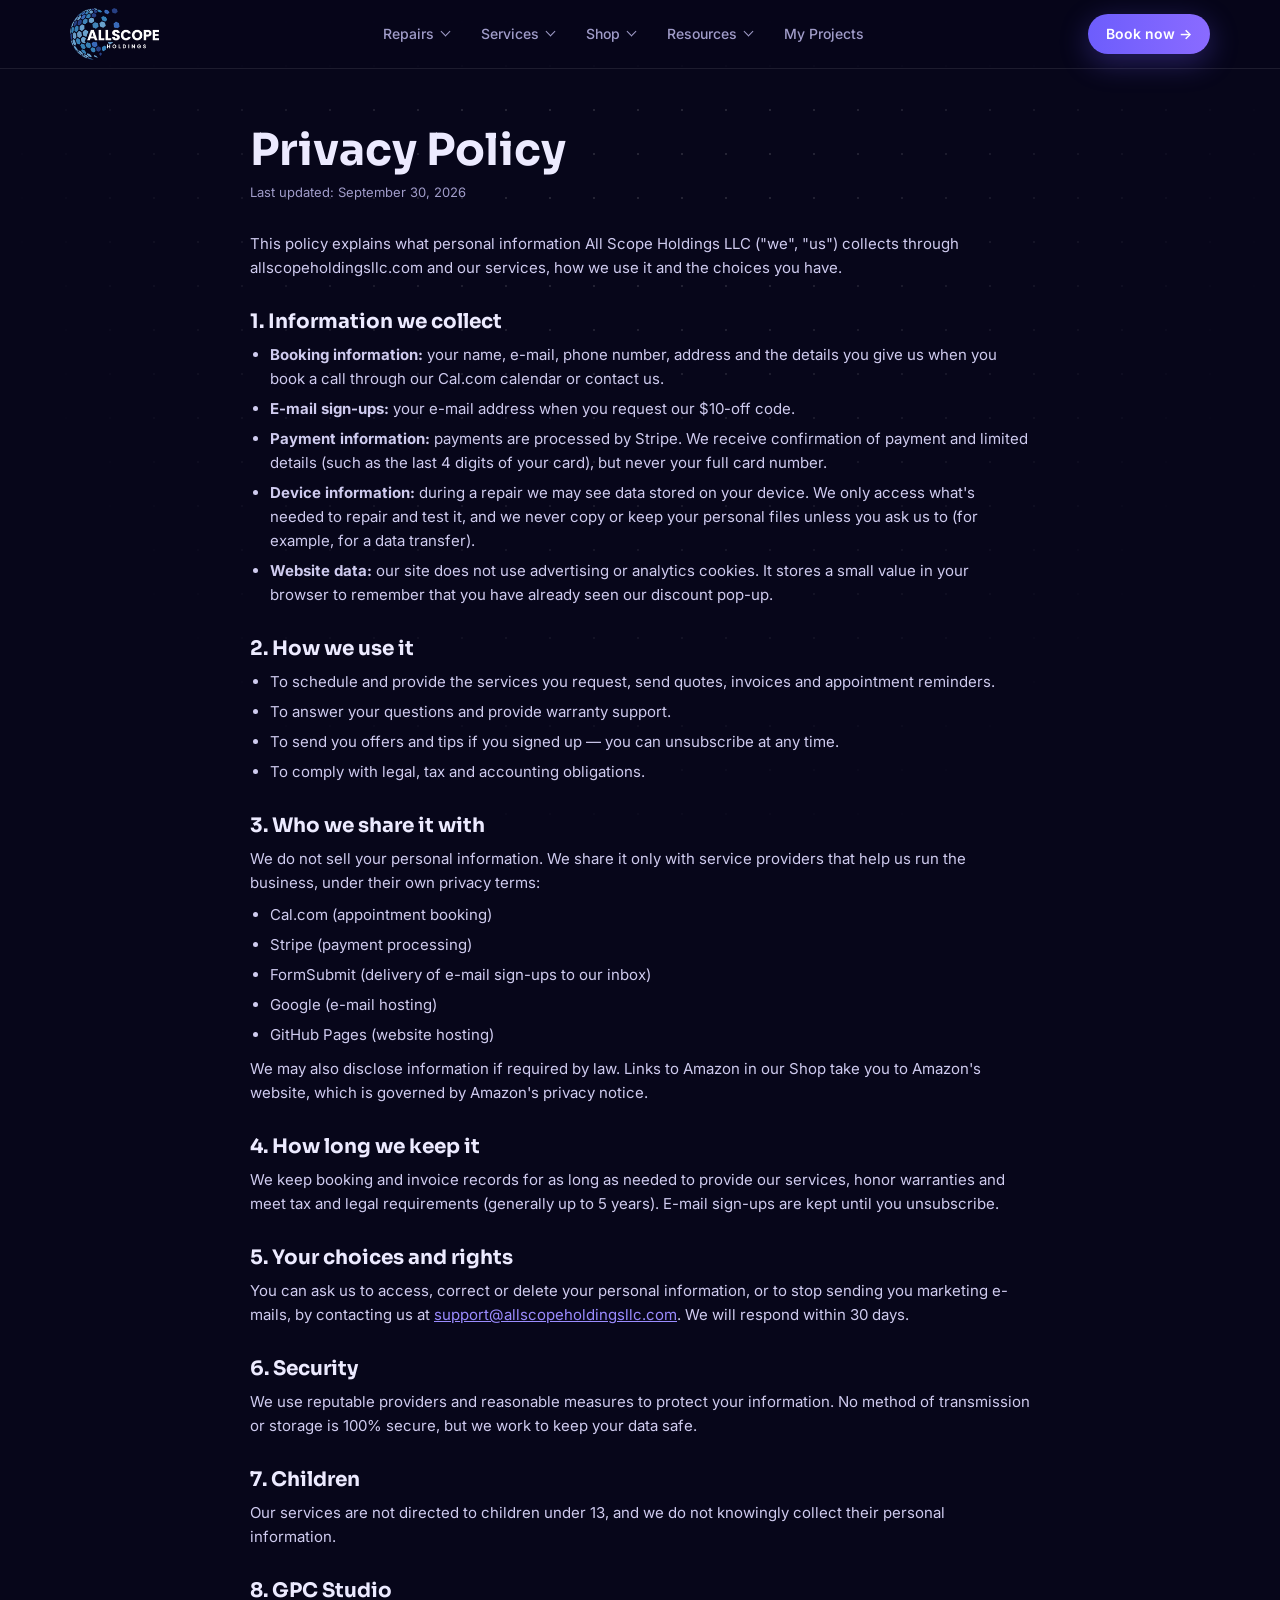
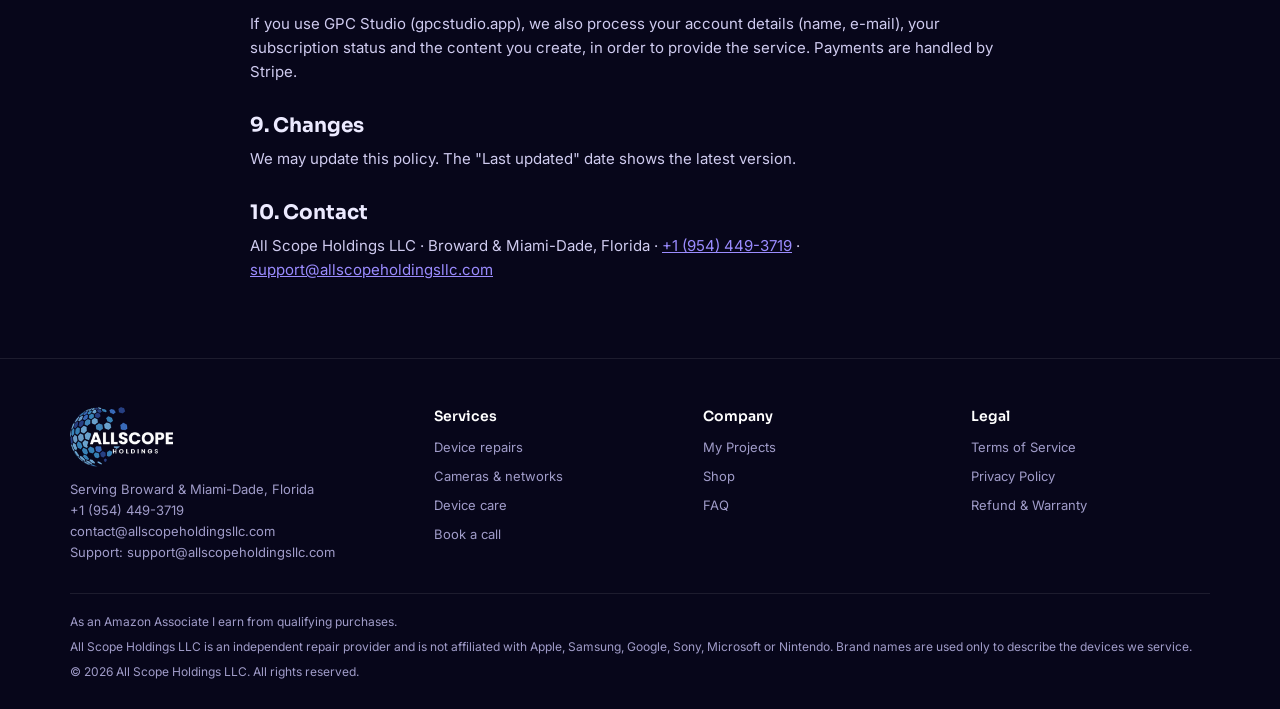
==== privacy.html @ 93df370a "Mega menus, repairs grid, trust strip, FAQ, $10-off popup and legal pages Co-Authored-By: Claude Opu" ====
<!doctype html>
<html lang="en">
<head>
<meta charset="utf-8">
<meta name="viewport" content="width=device-width, initial-scale=1">
<title>Privacy Policy — All Scope Holdings LLC</title>
<link rel="icon" href="/favicon.ico" sizes="any">
<link rel="apple-touch-icon" href="/apple-touch-icon.png">
<link href="https://fonts.googleapis.com/css2?family=Sora:wght@400;600;700;800&family=Inter:wght@400;500;600&display=swap" rel="stylesheet">
<link rel="stylesheet" href="/style.css?v=2">
</head>
<body>
<div class="stars"></div>
<div id="site-nav"></div>

<main class="legal">
  <h1>Privacy Policy</h1>
  <p class="upd">Last updated: September 30, 2026</p>

  <p>This policy explains what personal information All Scope Holdings LLC ("we", "us") collects through allscopeholdingsllc.com and our services, how we use it and the choices you have.</p>

  <h2>1. Information we collect</h2>
  <ul>
    <li><b>Booking information:</b> your name, e-mail, phone number, address and the details you give us when you book a call through our Cal.com calendar or contact us.</li>
    <li><b>E-mail sign-ups:</b> your e-mail address when you request our $10-off code.</li>
    <li><b>Payment information:</b> payments are processed by Stripe. We receive confirmation of payment and limited details (such as the last 4 digits of your card), but never your full card number.</li>
    <li><b>Device information:</b> during a repair we may see data stored on your device. We only access what's needed to repair and test it, and we never copy or keep your personal files unless you ask us to (for example, for a data transfer).</li>
    <li><b>Website data:</b> our site does not use advertising or analytics cookies. It stores a small value in your browser to remember that you have already seen our discount pop-up.</li>
  </ul>

  <h2>2. How we use it</h2>
  <ul>
    <li>To schedule and provide the services you request, send quotes, invoices and appointment reminders.</li>
    <li>To answer your questions and provide warranty support.</li>
    <li>To send you offers and tips if you signed up — you can unsubscribe at any time.</li>
    <li>To comply with legal, tax and accounting obligations.</li>
  </ul>

  <h2>3. Who we share it with</h2>
  <p>We do not sell your personal information. We share it only with service providers that help us run the business, under their own privacy terms:</p>
  <ul>
    <li>Cal.com (appointment booking)</li>
    <li>Stripe (payment processing)</li>
    <li>FormSubmit (delivery of e-mail sign-ups to our inbox)</li>
    <li>Google (e-mail hosting)</li>
    <li>GitHub Pages (website hosting)</li>
  </ul>
  <p>We may also disclose information if required by law. Links to Amazon in our Shop take you to Amazon's website, which is governed by Amazon's privacy notice.</p>

  <h2>4. How long we keep it</h2>
  <p>We keep booking and invoice records for as long as needed to provide our services, honor warranties and meet tax and legal requirements (generally up to 5 years). E-mail sign-ups are kept until you unsubscribe.</p>

  <h2>5. Your choices and rights</h2>
  <p>You can ask us to access, correct or delete your personal information, or to stop sending you marketing e-mails, by contacting us at <a href="mailto:support@allscopeholdingsllc.com">support@allscopeholdingsllc.com</a>. We will respond within 30 days.</p>

  <h2>6. Security</h2>
  <p>We use reputable providers and reasonable measures to protect your information. No method of transmission or storage is 100% secure, but we work to keep your data safe.</p>

  <h2>7. Children</h2>
  <p>Our services are not directed to children under 13, and we do not knowingly collect their personal information.</p>

  <h2>8. GPC Studio</h2>
  <p>If you use GPC Studio (gpcstudio.app), we also process your account details (name, e-mail), your subscription status and the content you create, in order to provide the service. Payments are handled by Stripe.</p>

  <h2>9. Changes</h2>
  <p>We may update this policy. The "Last updated" date shows the latest version.</p>

  <h2>10. Contact</h2>
  <p>All Scope Holdings LLC · Broward & Miami-Dade, Florida · <a href="tel:+19544493719">+1 (954) 449-3719</a> · <a href="mailto:support@allscopeholdingsllc.com">support@allscopeholdingsllc.com</a></p>
</main>

<div id="site-footer"></div>
<script src="/site.js?v=2"></script>
</body>
</html>
---- style.css ----
:root{
  --bg:#07061a; --bg2:#0d0b2b; --card:rgba(255,255,255,.04); --line:rgba(255,255,255,.09);
  --text:#eceaff; --muted:#a09cc9; --p1:#6d5dfc; --p2:#9b8cff; --p3:#3fd0ff; --ok:#3ee6a0;
}
*{box-sizing:border-box;margin:0;padding:0}
html{scroll-behavior:smooth}
body{background:var(--bg);color:var(--text);font-family:Inter,system-ui,sans-serif;line-height:1.6;overflow-x:hidden}
h1,h2,h3{font-family:Sora,sans-serif;line-height:1.15}
a{color:inherit;text-decoration:none}
.wrap{max-width:1180px;margin:0 auto;padding:0 20px}
.grad{background:linear-gradient(90deg,var(--p2),var(--p3));-webkit-background-clip:text;background-clip:text;color:transparent}

/* background */
.stars{position:fixed;inset:0;z-index:-2;background-image:radial-gradient(rgba(255,255,255,.35) 1px,transparent 1px);background-size:44px 44px;mask-image:radial-gradient(ellipse at top,#000 20%,transparent 75%);opacity:.35}
.glow{position:absolute;border-radius:50%;filter:blur(90px);z-index:-1;pointer-events:none}
.g1{width:560px;height:560px;background:#4b35ff55;top:-160px;left:50%;transform:translateX(-50%);animation:pulse 8s ease-in-out infinite}
.g2{width:380px;height:380px;background:#2bb8ff33;top:320px;right:-120px;animation:pulse 10s ease-in-out infinite reverse}
@keyframes pulse{50%{opacity:.55;transform:translateX(-50%) scale(1.12)}}
.g2{animation-name:pulse2}@keyframes pulse2{50%{opacity:.5;transform:scale(1.15)}}

.btn{display:inline-flex;align-items:center;gap:8px;padding:12px 22px;border-radius:999px;background:linear-gradient(90deg,var(--p1),#8a6bff);color:#fff;font-weight:600;font-size:14px;border:0;cursor:pointer;box-shadow:0 8px 30px #6d5dfc55;transition:transform .2s,box-shadow .2s}
.btn:hover{transform:translateY(-2px);box-shadow:0 12px 40px #6d5dfc88}
.btn.ghost{background:transparent;border:1px solid var(--line);box-shadow:none}
.btn.sm{padding:9px 18px}

/* hero */
.hero{position:relative;padding:90px 0 70px}
.hero .wrap{display:grid;grid-template-columns:1.05fr 1fr;gap:50px;align-items:center}
.pill{display:inline-flex;gap:8px;align-items:center;padding:6px 14px;border:1px solid var(--line);border-radius:999px;font-size:12px;color:var(--muted);background:var(--card)}
.pill b{width:7px;height:7px;border-radius:50%;background:var(--ok);box-shadow:0 0 10px var(--ok)}
.hero h1{font-size:clamp(36px,5vw,58px);margin:20px 0 18px;font-weight:800}
.hero p{color:var(--muted);font-size:17px;max-width:520px}
.cta{display:flex;gap:12px;margin-top:30px;flex-wrap:wrap}

/* hero visual */
.stage{position:relative;height:440px}
.panel{position:absolute;background:linear-gradient(160deg,rgba(255,255,255,.08),rgba(255,255,255,.02));border:1px solid var(--line);border-radius:18px;backdrop-filter:blur(10px);padding:18px;box-shadow:0 20px 60px rgba(0,0,0,.45)}
.float{animation:float 6s ease-in-out infinite}
.float.d2{animation-delay:-2s}.float.d3{animation-delay:-4s}
@keyframes float{50%{transform:translateY(-14px)}}
.p-main{inset:30px 40px 60px 30px}
.p-main h4{font-size:13px;color:var(--muted);font-weight:500;display:flex;justify-content:space-between}
.cams{display:grid;grid-template-columns:1fr 1fr;gap:10px;margin-top:14px}
.cam{height:92px;border-radius:12px;background:linear-gradient(135deg,#1b1646,#0f1c3a) center/cover no-repeat;position:relative;overflow:hidden;border:1px solid var(--line)}
.cam time{position:absolute;right:8px;bottom:5px;font:600 9px/1 ui-monospace,Consolas,monospace;color:#fff;text-shadow:0 1px 2px #000;opacity:.9}
.cam:after{content:"";position:absolute;inset:0;background:linear-gradient(transparent,rgba(109,93,252,.25),transparent);animation:scan 3.2s linear infinite}
.cam:nth-child(2):after{animation-delay:-.8s}.cam:nth-child(3):after{animation-delay:-1.6s}.cam:nth-child(4):after{animation-delay:-2.4s}
@keyframes scan{from{transform:translateY(-100%)}to{transform:translateY(100%)}}
.cam span{position:absolute;left:8px;top:6px;font-size:10px;color:#fff;text-shadow:0 1px 2px #000;display:flex;gap:5px;align-items:center}
.cam span:before{content:"";width:6px;height:6px;border-radius:50%;background:#ff4d6d;animation:blink 1.2s infinite}
@keyframes blink{50%{opacity:.2}}
.p-net{right:0;top:0;width:190px}
.p-net small{color:var(--muted);font-size:11px}
.p-net strong{display:block;font-family:Sora;font-size:26px;margin:2px 0}
.bars{display:flex;gap:5px;align-items:flex-end;height:44px}
.bars i{flex:1;border-radius:4px;background:linear-gradient(var(--p2),var(--p1));animation:bar 2.4s ease-in-out infinite}
.bars i:nth-child(2n){animation-delay:-.6s}.bars i:nth-child(3n){animation-delay:-1.2s}
@keyframes bar{0%,100%{height:30%}50%{height:100%}}
.p-book{left:0;bottom:0;width:230px;display:flex;gap:12px;align-items:center}
.p-book .ic{width:40px;height:40px;border-radius:12px;background:#3ee6a022;display:grid;place-items:center;color:var(--ok)}
.p-book b{font-size:13px;display:block}.p-book small{font-size:11px;color:var(--muted)}

/* stats */
.hero .wrap.full{display:block;margin-top:60px}
.stats{display:grid;grid-template-columns:repeat(4,1fr);gap:16px;margin-top:10px}
.stat{padding:22px;border:1px solid var(--line);border-radius:16px;background:var(--card)}
.stat strong{font-family:Sora;font-size:30px}
.stat p{color:var(--muted);font-size:13px}

/* sections */
section{padding:56px 0;position:relative}
.head{text-align:center;max-width:640px;margin:0 auto 36px}
.head .pill{margin-bottom:14px}
.head h2{font-size:clamp(28px,3.6vw,42px);margin-bottom:12px}
.head p{color:var(--muted)}
.grid3{display:grid;grid-template-columns:repeat(3,1fr);gap:20px}
.card{position:relative;padding:28px;border:1px solid var(--line);border-radius:20px;background:linear-gradient(160deg,rgba(255,255,255,.05),rgba(255,255,255,.01));overflow:hidden;transition:transform .3s,border-color .3s}
.card:before{content:"";position:absolute;inset:-1px;border-radius:20px;padding:1px;background:linear-gradient(140deg,var(--p1),transparent 40%,transparent 60%,var(--p3));-webkit-mask:linear-gradient(#000 0 0) content-box,linear-gradient(#000 0 0);-webkit-mask-composite:xor;mask-composite:exclude;opacity:0;transition:opacity .3s}
.card:hover{transform:translateY(-6px)}.card:hover:before{opacity:1}
.card .ic{width:52px;height:52px;border-radius:14px;display:grid;place-items:center;background:linear-gradient(135deg,#6d5dfc33,#3fd0ff22);margin-bottom:18px;color:var(--p2)}
.card h3{font-size:19px;margin-bottom:8px}
.card p{color:var(--muted);font-size:14px}
.card .price{margin-top:16px;font-size:13px;color:var(--p2);font-weight:600}
.card ul{list-style:none;margin-top:12px;font-size:13px;color:var(--muted)}
.card li:before{content:"✓  ";color:var(--ok)}
.card .ph{margin:-28px -28px 22px;height:190px;background:linear-gradient(135deg,#1b1646,#0f1c3a) center/cover no-repeat;position:relative}
.card .ph:after{content:"";position:absolute;inset:0;background:linear-gradient(transparent 55%,rgba(7,6,26,.85))}
.card .ph + .ic{margin-top:-48px;position:relative;z-index:1;background:#141038;border:1px solid var(--line)}

/* shop */
.shop{display:grid;grid-template-columns:repeat(4,1fr);gap:18px}
.item{padding:0;display:flex;flex-direction:column}
.item .ph{margin:0;height:170px}
.item .body{padding:18px 20px 20px;display:flex;flex-direction:column;flex:1}
.item h3{font-size:16px;margin-bottom:4px}
.item p{font-size:13px;flex:1}
.item .row{display:flex;justify-content:space-between;align-items:center;margin-top:14px}
.item .row b{font-family:Sora;color:var(--p2)}

/* process */
.steps{display:grid;grid-template-columns:repeat(3,1fr);gap:20px;position:relative}
.steps:before{content:"";position:absolute;top:34px;left:16%;right:16%;height:1px;background:linear-gradient(90deg,transparent,var(--p1),var(--p3),transparent)}
.step{text-align:center}
.step .n{width:68px;height:68px;margin:0 auto 18px;border-radius:50%;display:grid;place-items:center;font-family:Sora;font-weight:700;background:var(--bg2);border:1px solid var(--p1);box-shadow:0 0 30px #6d5dfc55;position:relative}
.step h3{font-size:17px;margin-bottom:6px}.step p{color:var(--muted);font-size:14px}

/* projects */
.feat{display:grid;grid-template-columns:1.2fr 1fr;gap:40px;align-items:center;padding:40px}
.feat .tag{display:inline-block;font-size:11px;padding:4px 10px;border-radius:999px;background:#6d5dfc33;color:var(--p2);margin-bottom:14px}
.feat h3{font-size:30px}
.feat .art{position:absolute;right:-60px;top:-60px;width:320px;height:320px;border-radius:50%;background:radial-gradient(circle,#6d5dfc55,transparent 70%)}
.plans{display:grid;gap:10px;position:relative}
.plans div{display:grid;grid-template-columns:90px 1fr auto;align-items:center;padding:14px 18px;border:1px solid var(--line);border-radius:14px;background:rgba(7,6,26,.5);font-size:14px}
.plans span{color:var(--muted)}.plans em{font-style:normal;font-family:Sora;font-weight:600;color:var(--p2)}
.plans small{color:var(--muted);font-size:12px;text-align:right}

/* booking */
.cal{padding:24px;border:1px solid var(--line);border-radius:22px;background:linear-gradient(160deg,rgba(255,255,255,.06),rgba(255,255,255,.01))}


/* reveal */
.rv{opacity:0;transform:translateY(40px);transition:opacity .9s ease,transform .9s cubic-bezier(.2,.7,.2,1)}
.rv.in{opacity:1;transform:none}

@media (max-width:900px){
  .hero .wrap{grid-template-columns:1fr}
  .grid3,.steps,.stats,.shop{grid-template-columns:1fr 1fr}
  .feat{grid-template-columns:1fr;padding:28px}

  .steps:before{display:none}
}
@media (max-width:560px){section{padding:32px 0}.head{margin-bottom:24px}.hero{padding:48px 0 32px}.grid3,.steps,.stats,.shop{grid-template-columns:1fr}.stage{height:520px}.p-main{inset:135px 0 60px 0}.p-net{width:170px;padding:14px}}
@media (prefers-reduced-motion:reduce){*{animation:none!important;transition:none!important}.rv{opacity:1;transform:none}}

/* ===== top nav + mega menu ===== */
.top{position:sticky;top:0;z-index:60;backdrop-filter:blur(14px);-webkit-backdrop-filter:blur(14px);background:rgba(7,6,26,.78);border-bottom:1px solid var(--line)}
.top>.wrap{display:flex;align-items:center;justify-content:space-between;gap:20px;height:68px}
.logo{display:flex;align-items:center}
.menu{display:flex;list-style:none;gap:4px;height:100%;align-items:stretch}
.menu>li{display:flex;align-items:center}
.menu>li>a,.menu>li>button{background:none;border:0;color:var(--muted);font:500 14px Inter,sans-serif;padding:0 14px;height:100%;display:flex;align-items:center;gap:8px;cursor:pointer;border-bottom:2px solid transparent;transition:color .2s,border-color .2s}
.menu>li>button:after{content:"";width:6px;height:6px;border:solid currentColor;border-width:0 1.5px 1.5px 0;transform:translateY(-2px) rotate(45deg);transition:transform .2s}
.menu>li:hover>button,.menu>li:focus-within>button,.menu>li>a:hover{color:#fff;border-bottom-color:var(--p1)}
.menu>li:hover>button:after,.menu>li:focus-within>button:after{transform:translateY(1px) rotate(-135deg)}
.mega{position:absolute;left:0;right:0;top:100%;background:#0b0923;border-bottom:1px solid var(--line);box-shadow:0 30px 60px rgba(0,0,0,.5);opacity:0;visibility:hidden;transform:translateY(-8px);transition:opacity .2s,transform .2s,visibility .2s}
.menu>li:hover .mega,.menu>li:focus-within .mega{opacity:1;visibility:visible;transform:none}
.mega-in{max-width:1180px;margin:0 auto;padding:28px 20px 32px;display:grid;grid-template-columns:260px 1fr;gap:36px}
.mega-intro h4{font:700 22px/1.25 Sora,sans-serif;margin-bottom:10px}
.mega-intro p{color:var(--muted);font-size:14px;margin-bottom:18px}
.mega-intro small{display:block;color:var(--muted);font-size:11px;margin-top:14px}
.mega-grid{display:grid;grid-template-columns:repeat(3,1fr);gap:12px}
.mega-grid.g4{grid-template-columns:repeat(4,1fr)}
.mc{display:flex;flex-direction:column;border:1px solid var(--line);border-radius:14px;padding:10px;background:rgba(255,255,255,.03);transition:border-color .2s,transform .2s,background .2s}
.mc:hover{border-color:var(--p1);background:rgba(109,93,252,.08);transform:translateY(-3px)}
.mc .i{height:92px;border-radius:10px;background:#0b0c2c center/contain no-repeat;margin-bottom:10px}
.mc .i.photo{background-size:cover}
.mc b{font-size:14px;font-weight:600}
.mc small{color:var(--muted);font-size:12px;line-height:1.4;margin-top:2px}
.burger{display:none;background:none;border:1px solid var(--line);border-radius:10px;width:42px;height:42px;color:#fff;font-size:20px;cursor:pointer}

/* ===== trust strip ===== */
.trust{display:grid;grid-template-columns:repeat(4,1fr);gap:14px}
.trust div{display:flex;gap:12px;align-items:center;padding:14px;border:1px solid var(--line);border-radius:16px;background:var(--card)}
.trust img{width:52px;height:52px;border-radius:12px;flex:none}
.trust b{display:block;font-size:14px}.trust small{color:var(--muted);font-size:12px}

/* ===== repairs grid ===== */
.fix{display:grid;grid-template-columns:repeat(4,1fr);gap:16px}
.fix a{display:block;text-align:center;padding:22px 18px;border:1px solid var(--line);border-radius:18px;background:var(--card);transition:transform .25s,border-color .25s}
.fix a:hover{transform:translateY(-5px);border-color:var(--p1)}
.fix img{width:96px;height:96px;border-radius:18px;margin:0 auto 12px;display:block}
.fix h3{font-size:16px;margin-bottom:6px}.fix h3:after{content:" \203A";color:var(--p2)}
.fix p{color:var(--muted);font-size:13px}
.sub-h{font:700 20px Sora,sans-serif;margin:40px 0 16px;text-align:center}

/* ===== FAQ ===== */
.faq{max-width:820px;margin:0 auto;display:grid;gap:10px}
.faq details{border:1px solid var(--line);border-radius:14px;background:var(--card);padding:0 20px}
.faq summary{cursor:pointer;list-style:none;padding:18px 0;font-weight:600;display:flex;justify-content:space-between;gap:16px}
.faq summary::-webkit-details-marker{display:none}
.faq summary:after{content:"+";color:var(--p2);font-size:20px;line-height:1;transition:transform .2s}
.faq details[open] summary:after{transform:rotate(45deg)}
.faq details p{color:var(--muted);font-size:14px;padding:0 0 18px}

/* ===== promo popup ===== */
.promo{position:fixed;inset:0;z-index:100;display:grid;place-items:center;padding:16px;background:rgba(3,2,12,.7);backdrop-filter:blur(4px);opacity:0;visibility:hidden;transition:opacity .3s,visibility .3s}
.promo.show{opacity:1;visibility:visible}
.promo-box{position:relative;width:100%;max-width:420px;text-align:center;padding:36px 28px 26px;border-radius:24px;background:linear-gradient(160deg,#5b3df5,#8b5cf6 55%,#c054f0);box-shadow:0 30px 80px rgba(109,93,252,.5);transform:scale(.92);transition:transform .3s}
.promo.show .promo-box{transform:none}
.promo-x{position:absolute;right:14px;top:14px;width:34px;height:34px;border-radius:50%;border:0;background:rgba(255,255,255,.9);color:#222;font-size:18px;cursor:pointer}
.promo-box img{height:44px;margin-bottom:6px}
.promo-big{font:800 76px/1 Sora,sans-serif}.promo-big sup{font-size:34px}.promo-big small{font-size:30px}
.promo-box h3{font-size:22px;margin:6px 0 10px}
.promo-box p{font-size:15px;opacity:.95}
.promo-box form{margin-top:18px;display:grid;gap:10px}
.promo-box input{padding:14px 16px;border-radius:12px;border:0;font:inherit;font-size:15px}
.promo-box button[type=submit]{padding:14px;border-radius:999px;border:0;background:#fff;color:#3b1fb8;font:700 15px Inter,sans-serif;cursor:pointer}
.promo-box .fine{font-size:11px;opacity:.85;margin-top:10px}
.promo-box .fine a{text-decoration:underline}
.promo-code{margin-top:14px;padding:14px;border:2px dashed #fff;border-radius:14px;font:800 26px Sora,sans-serif;letter-spacing:2px}

/* ===== footer ===== */
.foot{border-top:1px solid var(--line);padding:48px 0 28px;color:var(--muted);font-size:13px;margin-top:20px}
.foot-grid{display:grid;grid-template-columns:1.4fr 1fr 1fr 1fr;gap:30px}
.foot h5{color:#fff;font:600 14px Sora,sans-serif;margin-bottom:12px}
.foot ul{list-style:none;display:grid;gap:8px}
.foot a:hover{color:#fff}
.foot-bottom{border-top:1px solid var(--line);margin-top:30px;padding-top:18px;display:grid;gap:6px;font-size:12px}

/* ===== legal pages ===== */
.legal{max-width:820px;margin:0 auto;padding:56px 20px}
.legal h1{font-size:clamp(30px,4vw,44px);margin-bottom:6px}
.legal .upd{color:var(--muted);font-size:13px;margin-bottom:30px}
.legal h2{font-size:20px;margin:30px 0 10px}
.legal p,.legal li{color:#cfcbef;font-size:15px}
.legal p+p,.legal ul+p{margin-top:10px}
.legal ul{margin:8px 0 0 20px;display:grid;gap:6px}
.legal a{color:var(--p2);text-decoration:underline}

@media (max-width:980px){
  .burger{display:block}
  .top .btn.sm{display:none}
  .menu{display:none;position:absolute;left:0;right:0;top:100%;flex-direction:column;gap:0;height:auto;max-height:calc(100vh - 68px);overflow:auto;background:#0b0923;border-bottom:1px solid var(--line);padding:8px 0}
  .menu.open{display:flex}
  .menu>li{display:block}
  .menu>li>a,.menu>li>button{width:100%;justify-content:space-between;padding:16px 20px;border-bottom:1px solid var(--line);height:auto;font-size:16px;color:#fff}
  .mega{position:static;opacity:1;visibility:visible;transform:none;display:none;box-shadow:none;background:none;border:0}
  .menu>li:hover .mega,.menu>li:focus-within .mega{display:none}
  .menu>li.open .mega{display:block}
  .mega-in{grid-template-columns:1fr;padding:14px 20px 20px;gap:14px}
  .mega-intro{display:none}
  .mega-grid,.mega-grid.g4{grid-template-columns:repeat(2,1fr)}
  .mc .i{height:72px}
  .trust,.fix{grid-template-columns:1fr 1fr}
  .foot-grid{grid-template-columns:1fr 1fr}
}
@media (max-width:560px){.trust{grid-template-columns:1fr}.fix{gap:10px}.fix a{padding:16px 10px}.fix img{width:72px;height:72px}.foot-grid{grid-template-columns:1fr}}
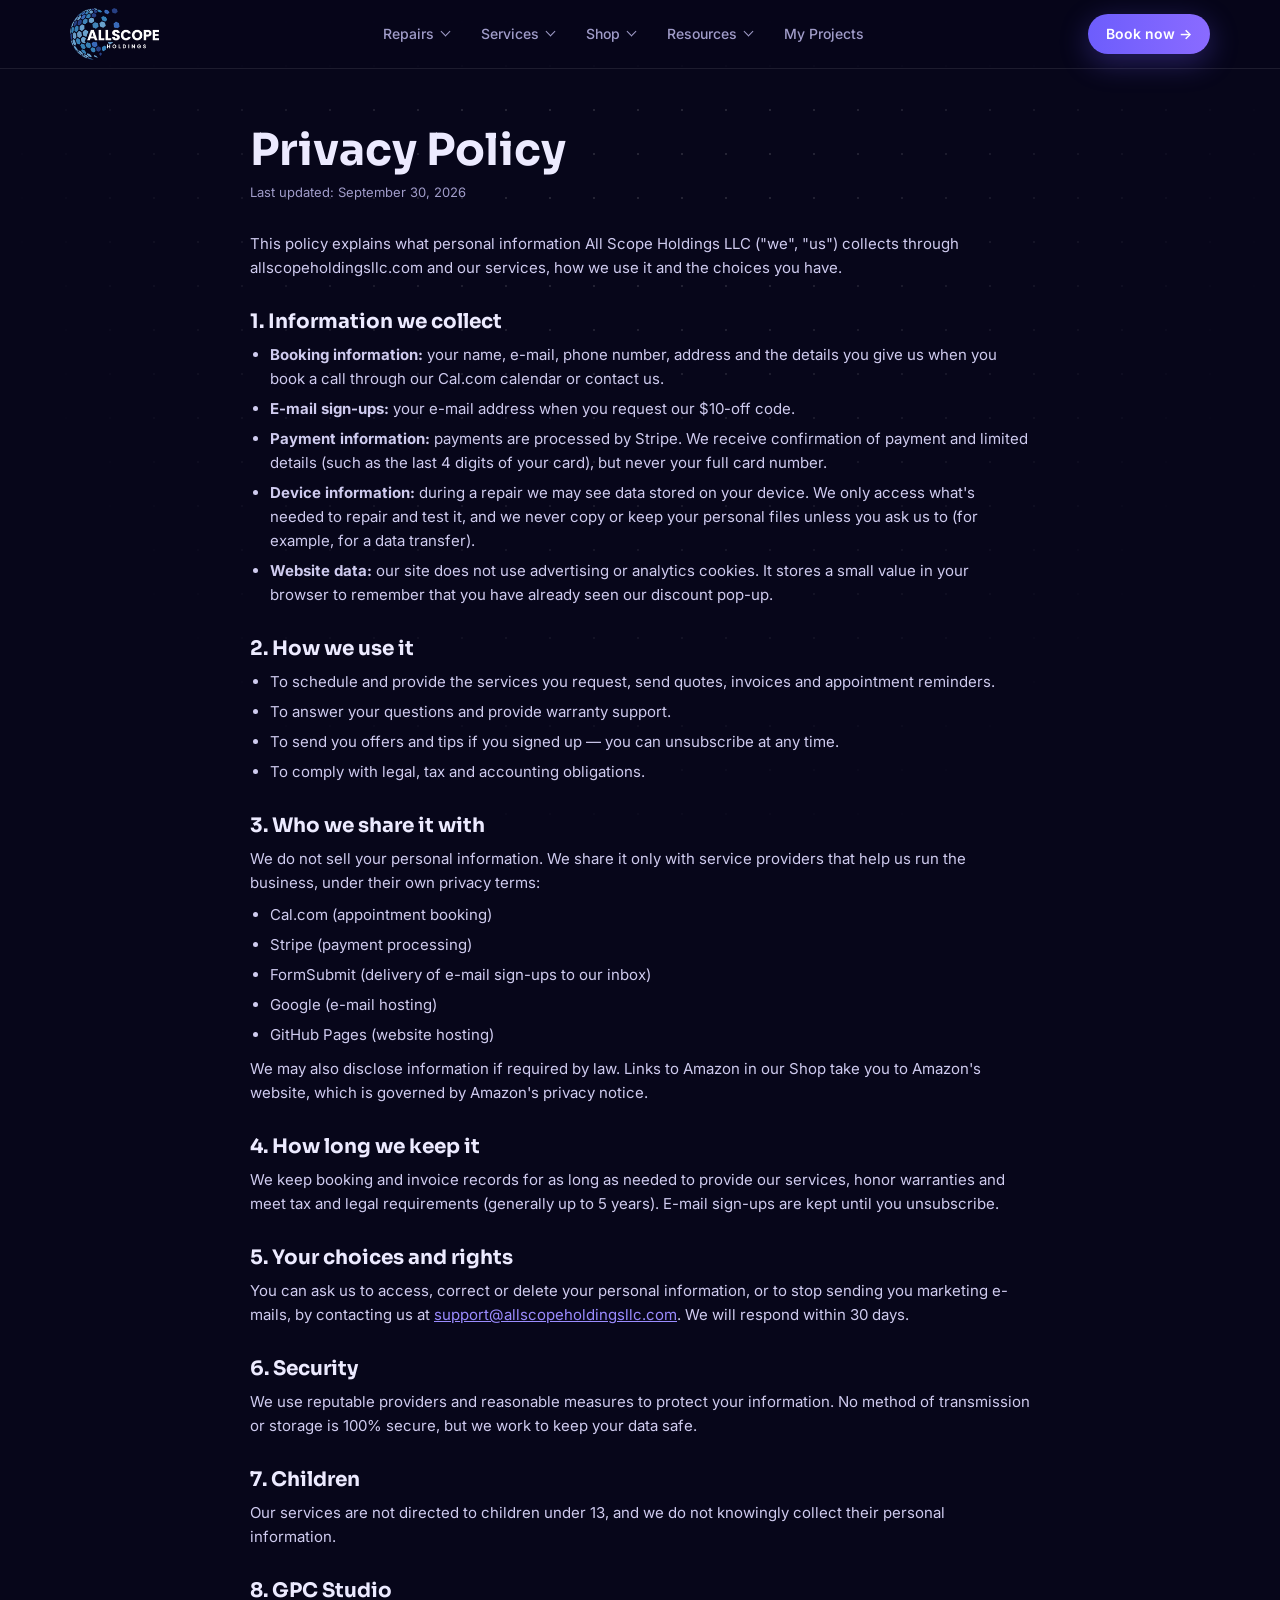
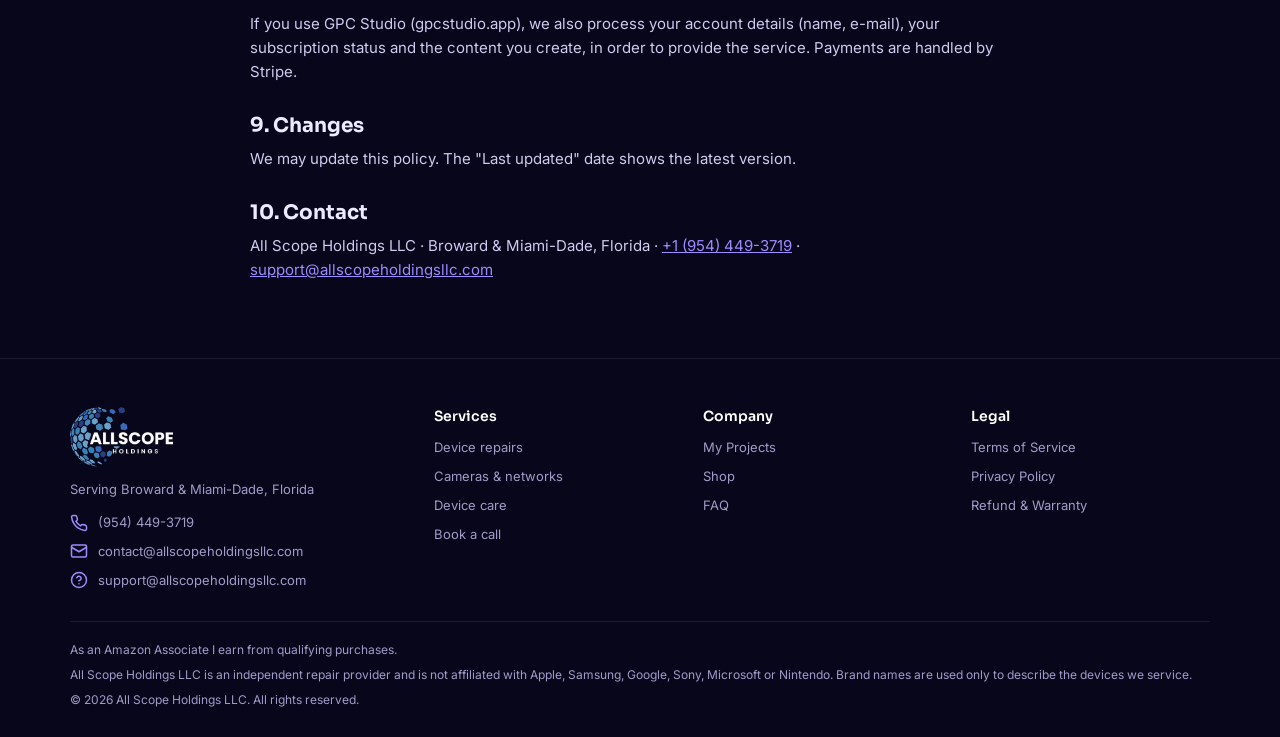
==== commit 278b6119: "Compact mobile footer with contact buttons, SVG icons instead of symbols Co-Authored-By: Claude Opus" ====
--- a/privacy.html
+++ b/privacy.html
@@ -7,7 +7,7 @@
 <link rel="icon" href="/favicon.ico" sizes="any">
 <link rel="apple-touch-icon" href="/apple-touch-icon.png">
 <link href="https://fonts.googleapis.com/css2?family=Sora:wght@400;600;700;800&family=Inter:wght@400;500;600&display=swap" rel="stylesheet">
-<link rel="stylesheet" href="/style.css?v=2">
+<link rel="stylesheet" href="/style.css?v=4">
 </head>
 <body>
 <div class="stars"></div>
@@ -70,6 +70,6 @@
 </main>
 
 <div id="site-footer"></div>
-<script src="/site.js?v=2"></script>
+<script src="/site.js?v=4"></script>
 </body>
 </html>
--- a/style.css
+++ b/style.css
@@ -3,7 +3,9 @@
   --text:#eceaff; --muted:#a09cc9; --p1:#6d5dfc; --p2:#9b8cff; --p3:#3fd0ff; --ok:#3ee6a0;
 }
 *{box-sizing:border-box;margin:0;padding:0}
-html{scroll-behavior:smooth}
+html{scroll-behavior:smooth;overflow-x:hidden}
+html,body{max-width:100%;overflow-x:clip}
+.hero,section{overflow-x:clip}
 body{background:var(--bg);color:var(--text);font-family:Inter,system-ui,sans-serif;line-height:1.6;overflow-x:hidden}
 h1,h2,h3{font-family:Sora,sans-serif;line-height:1.15}
 a{color:inherit;text-decoration:none}
@@ -94,8 +96,7 @@
 .item .body{padding:18px 20px 20px;display:flex;flex-direction:column;flex:1}
 .item h3{font-size:16px;margin-bottom:4px}
 .item p{font-size:13px;flex:1}
-.item .row{display:flex;justify-content:space-between;align-items:center;margin-top:14px}
-.item .row b{font-family:Sora;color:var(--p2)}
+.item .buy{margin-top:14px;justify-content:center;text-align:center}
 
 /* process */
 .steps{display:grid;grid-template-columns:repeat(3,1fr);gap:20px;position:relative}
@@ -234,4 +235,27 @@
   .trust,.fix{grid-template-columns:1fr 1fr}
   .foot-grid{grid-template-columns:1fr 1fr}
 }
-@media (max-width:560px){.trust{grid-template-columns:1fr}.fix{gap:10px}.fix a{padding:16px 10px}.fix img{width:72px;height:72px}.foot-grid{grid-template-columns:1fr}}
+@media (max-width:560px){.trust{grid-template-columns:1fr}.fix{gap:10px}.fix a{padding:16px 10px}.fix img{width:72px;height:72px}.foot-grid{grid-template-columns:1fr;text-align:center}.foot-grid img{margin:0 auto 12px}.foot-bottom{text-align:center}}
+.who{display:flex;gap:10px;flex-wrap:wrap;justify-content:center;margin-bottom:16px}
+.who:empty{display:none}
+.who button{padding:10px 18px;border-radius:999px;border:1px solid var(--line);background:transparent;color:var(--muted);font:600 14px Inter,sans-serif;cursor:pointer}
+.who button.on{background:var(--p1);border-color:var(--p1);color:#fff}
+.online{color:var(--ok);display:inline-flex;align-items:center;gap:6px}
+.online:before{content:"";width:7px;height:7px;border-radius:50%;background:var(--ok);box-shadow:0 0 8px var(--ok)}
+.burger{place-items:center}
+.foot-brand img{display:block;margin-bottom:12px}
+.foot-brand p{margin-bottom:12px}
+.foot-contact{display:grid;gap:8px}
+.foot-contact a{display:flex;align-items:center;gap:10px}
+.foot-contact svg{color:var(--p2);flex:none}
+@media (max-width:980px){.burger{display:grid}}
+@media (max-width:560px){
+  .foot-grid{grid-template-columns:1fr 1fr;gap:26px 16px}
+  .foot-brand{grid-column:1/-1}
+  .foot-contact{grid-template-columns:repeat(3,1fr);gap:10px}
+  .foot-contact a{flex-direction:column;gap:6px;padding:12px 6px;border:1px solid var(--line);border-radius:14px;background:var(--card);color:#fff;font-weight:600;font-size:13px}
+  .foot-contact a span{display:none}
+  .foot-contact a:after{content:attr(data-l)}
+  .foot-grid>div:last-child{grid-column:1/-1}
+  .foot-grid>div:last-child ul{display:flex;flex-wrap:wrap;justify-content:center;gap:8px 18px}
+}
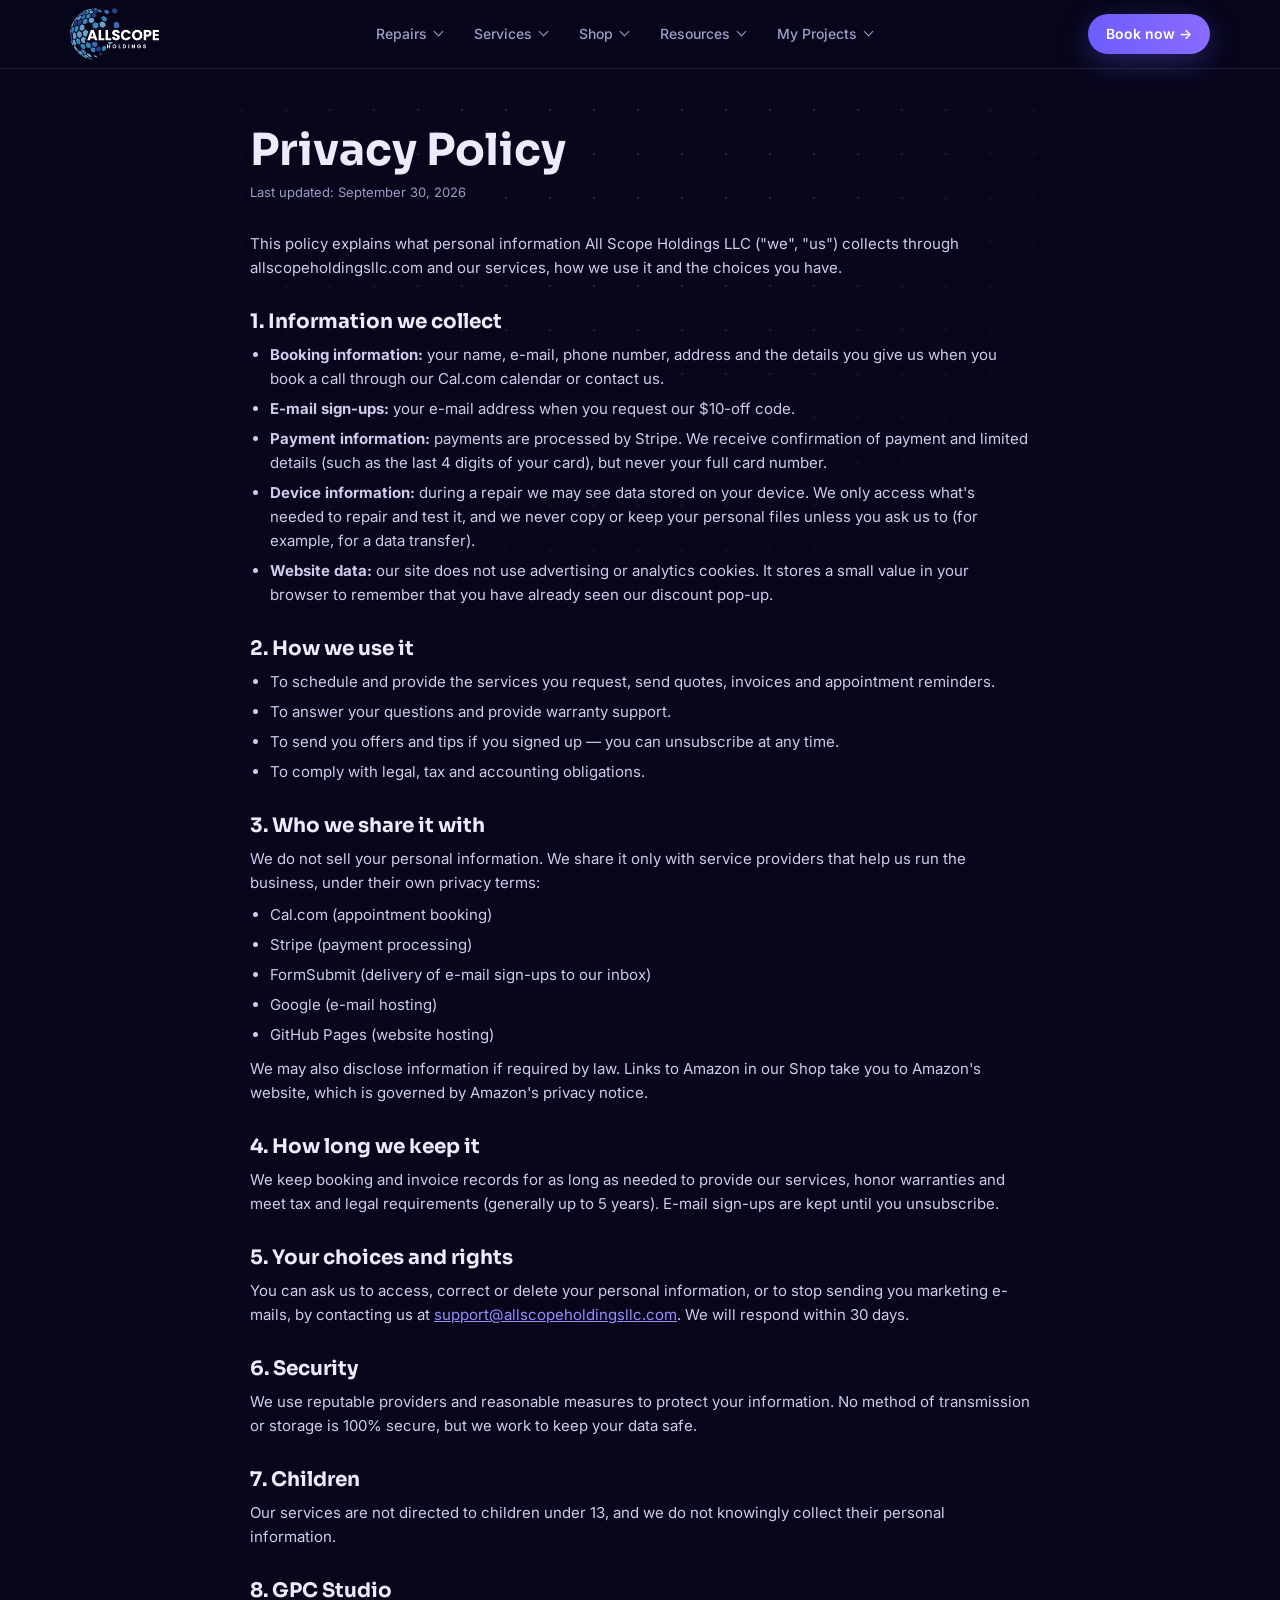
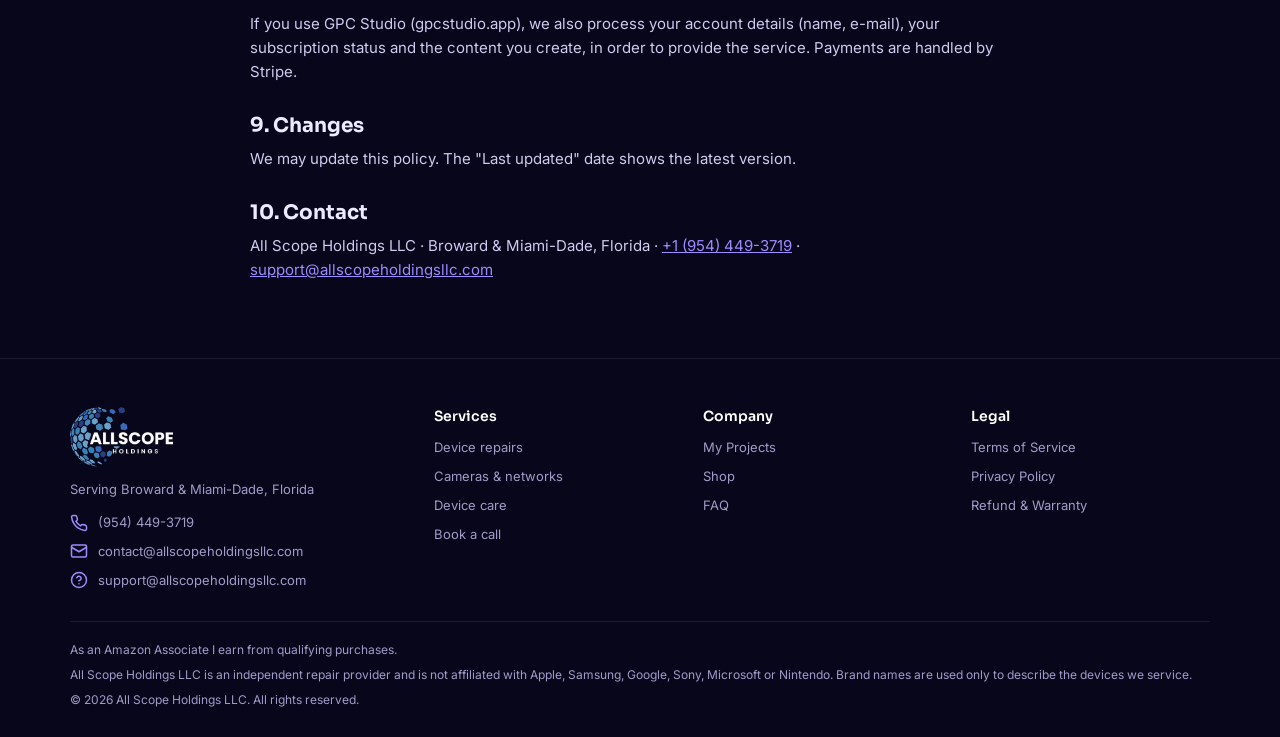
==== commit ec1c397d: "My Projects dropdown with GPC Studio dashboard preview linking to the app Co-Authored-By: Claude Opu" ====
--- a/privacy.html
+++ b/privacy.html
@@ -7,7 +7,7 @@
 <link rel="icon" href="/favicon.ico" sizes="any">
 <link rel="apple-touch-icon" href="/apple-touch-icon.png">
 <link href="https://fonts.googleapis.com/css2?family=Sora:wght@400;600;700;800&family=Inter:wght@400;500;600&display=swap" rel="stylesheet">
-<link rel="stylesheet" href="/style.css?v=4">
+<link rel="stylesheet" href="/style.css?v=7">
 </head>
 <body>
 <div class="stars"></div>
@@ -70,6 +70,6 @@
 </main>
 
 <div id="site-footer"></div>
-<script src="/site.js?v=4"></script>
+<script src="/site.js?v=7"></script>
 </body>
 </html>
--- a/style.css
+++ b/style.css
@@ -153,8 +153,7 @@
 .mega-grid.g4{grid-template-columns:repeat(4,1fr)}
 .mc{display:flex;flex-direction:column;border:1px solid var(--line);border-radius:14px;padding:10px;background:rgba(255,255,255,.03);transition:border-color .2s,transform .2s,background .2s}
 .mc:hover{border-color:var(--p1);background:rgba(109,93,252,.08);transform:translateY(-3px)}
-.mc .i{height:92px;border-radius:10px;background:#0b0c2c center/contain no-repeat;margin-bottom:10px}
-.mc .i.photo{background-size:cover}
+.mc .i{height:92px;border-radius:10px;background:#0b0c2c center/cover no-repeat;margin-bottom:10px}
 .mc b{font-size:14px;font-weight:600}
 .mc small{color:var(--muted);font-size:12px;line-height:1.4;margin-top:2px}
 .burger{display:none;background:none;border:1px solid var(--line);border-radius:10px;width:42px;height:42px;color:#fff;font-size:20px;cursor:pointer}
@@ -167,9 +166,9 @@
 
 /* ===== repairs grid ===== */
 .fix{display:grid;grid-template-columns:repeat(4,1fr);gap:16px}
-.fix a{display:block;text-align:center;padding:22px 18px;border:1px solid var(--line);border-radius:18px;background:var(--card);transition:transform .25s,border-color .25s}
+.fix a{display:block;text-align:center;padding:12px 12px 18px;border:1px solid var(--line);border-radius:18px;background:var(--card);transition:transform .25s,border-color .25s}
 .fix a:hover{transform:translateY(-5px);border-color:var(--p1)}
-.fix img{width:96px;height:96px;border-radius:18px;margin:0 auto 12px;display:block}
+.fix img{width:100%;aspect-ratio:4/3;object-fit:cover;border-radius:12px;margin:0 0 14px;display:block}
 .fix h3{font-size:16px;margin-bottom:6px}.fix h3:after{content:" \203A";color:var(--p2)}
 .fix p{color:var(--muted);font-size:13px}
 .sub-h{font:700 20px Sora,sans-serif;margin:40px 0 16px;text-align:center}
@@ -235,7 +234,7 @@
   .trust,.fix{grid-template-columns:1fr 1fr}
   .foot-grid{grid-template-columns:1fr 1fr}
 }
-@media (max-width:560px){.trust{grid-template-columns:1fr}.fix{gap:10px}.fix a{padding:16px 10px}.fix img{width:72px;height:72px}.foot-grid{grid-template-columns:1fr;text-align:center}.foot-grid img{margin:0 auto 12px}.foot-bottom{text-align:center}}
+@media (max-width:560px){.trust{grid-template-columns:1fr}.fix{gap:10px}.fix a{padding:8px 8px 14px}.foot-grid{grid-template-columns:1fr;text-align:center}.foot-grid img{margin:0 auto 12px}.foot-bottom{text-align:center}}
 .who{display:flex;gap:10px;flex-wrap:wrap;justify-content:center;margin-bottom:16px}
 .who:empty{display:none}
 .who button{padding:10px 18px;border-radius:999px;border:1px solid var(--line);background:transparent;color:var(--muted);font:600 14px Inter,sans-serif;cursor:pointer}
@@ -259,3 +258,7 @@
   .foot-grid>div:last-child{grid-column:1/-1}
   .foot-grid>div:last-child ul{display:flex;flex-wrap:wrap;justify-content:center;gap:8px 18px}
 }
+.mega-grid.solo{grid-template-columns:minmax(0,600px)}
+.solo .mc .i{height:auto;aspect-ratio:16/10;background-position:top left}
+.solo .mc b{font-size:17px}
+@media (max-width:980px){.mega-grid.solo{grid-template-columns:1fr}}
